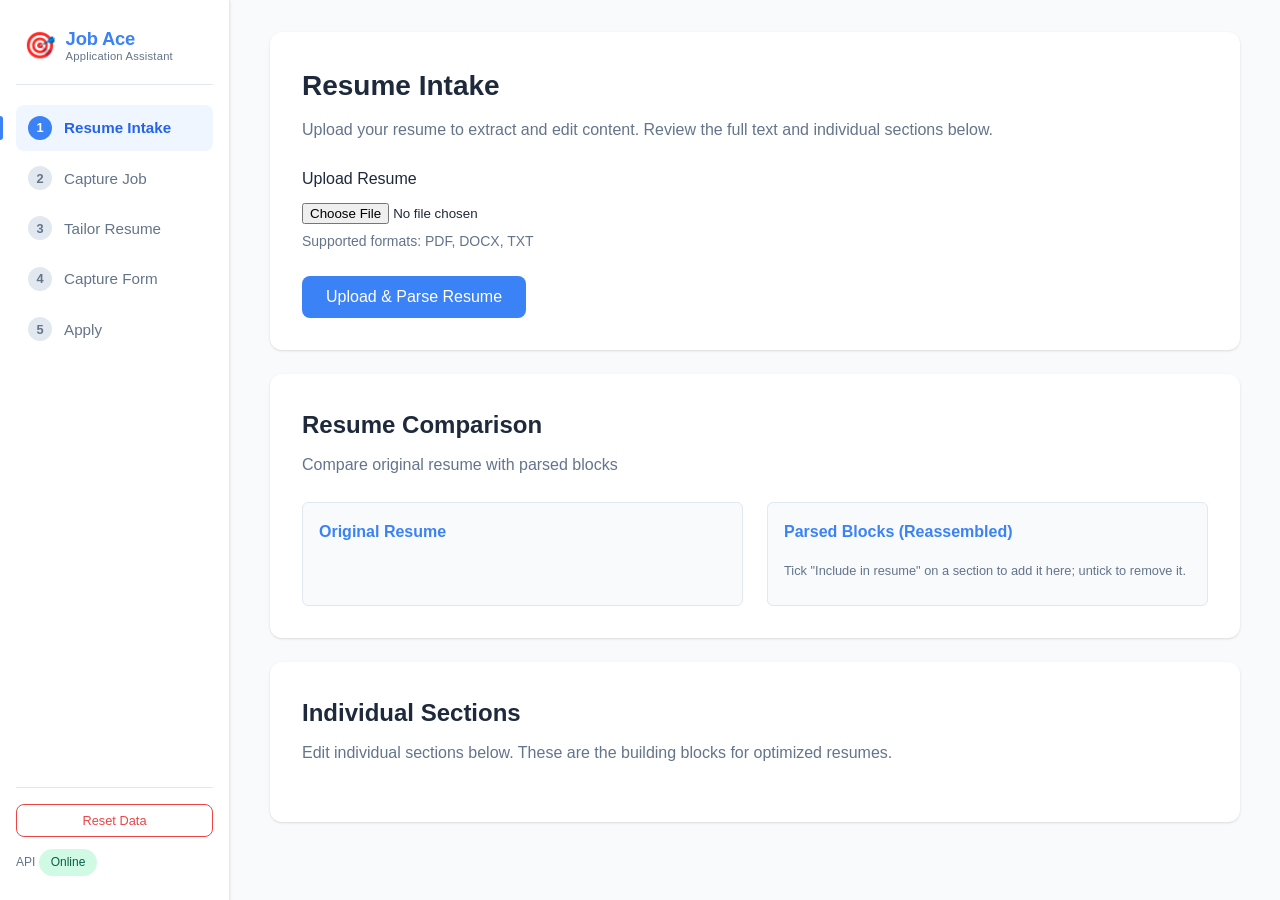
==== frontend/index.html @ a3438c58 "feat: restore sidebar navigation layout Lands the sidebar-nav UI that was running on staging as unco" ====
<!DOCTYPE html>
<html lang="en">
<head>
    <meta charset="UTF-8">
    <meta name="viewport" content="width=device-width, initial-scale=1.0">
    <title>Job Ace - Application Assistant</title>
    <link rel="stylesheet" href="static/css/styles.css">
    <!-- Quill.js Rich Text Editor -->
    <link href="https://cdn.quilljs.com/1.3.6/quill.snow.css" rel="stylesheet">
    <script src="https://cdn.quilljs.com/1.3.6/quill.js"></script>
</head>
<body>
    <div class="app-shell">
        <aside class="sidebar" id="sidebar">
            <div class="sidebar-brand">
                <span class="sidebar-logo">🎯</span>
                <span class="sidebar-brand-text">Job Ace<small>Application Assistant</small></span>
            </div>
            <nav class="sidebar-nav" aria-label="Workflow steps">
                <button class="nav-item active" data-tab="resume"><span class="nav-num">1</span><span class="nav-label">Resume Intake</span></button>
                <button class="nav-item" data-tab="intake"><span class="nav-num">2</span><span class="nav-label">Capture Job</span></button>
                <button class="nav-item" data-tab="tailor"><span class="nav-num">3</span><span class="nav-label">Tailor Resume</span></button>
                <button class="nav-item" data-tab="capture"><span class="nav-num">4</span><span class="nav-label">Capture Form</span></button>
                <button class="nav-item" data-tab="apply"><span class="nav-num">5</span><span class="nav-label">Apply</span></button>
            </nav>
            <div class="sidebar-footer">
                <button id="reset-data-btn" class="btn-reset" title="Clear all resume blocks and reset data">Reset Data</button>
                <p class="sidebar-status">API <span id="api-status" class="status-indicator">Checking...</span></p>
            </div>
        </aside>

        <div class="sidebar-backdrop" id="sidebar-backdrop"></div>

        <main class="main-content">
            <button class="nav-toggle" id="nav-toggle" aria-label="Open navigation">☰</button>

        <!-- Tab 1: Resume Intake -->
        <div id="resume" class="tab-content active">
            <div class="card">
                <h2>Resume Intake</h2>
                <p>Upload your resume to extract and edit content. Review the full text and individual sections below.</p>

                <div id="uploaded-resumes-list"></div>

                <form id="upload-resume-form">
                    <div class="form-group">
                        <label for="resume-file">Upload Resume</label>
                        <input
                            type="file"
                            id="resume-file"
                            accept=".pdf,.docx,.doc,.txt"
                            required
                        >
                        <small class="help-text">Supported formats: PDF, DOCX, TXT</small>
                    </div>

                    <button type="submit" class="btn btn-primary">Upload & Parse Resume</button>
                </form>

                <div id="upload-result" class="result-box hidden"></div>
            </div>

            <!-- Side by Side Resume Comparison -->
            <div id="resume-comparison" class="card hidden">
                <div class="card-header">
                    <h3>Resume Comparison</h3>
                    <p class="text-muted">Compare original resume with parsed blocks</p>
                </div>
                <div class="side-by-side-container">
                    <div class="side-by-side-pane">
                        <h4>Original Resume</h4>
                        <pre id="original-resume-text" class="resume-preview"></pre>
                    </div>
                    <div class="side-by-side-pane">
                        <h4>Parsed Blocks (Reassembled)</h4>
                        <p class="text-muted" style="font-size: 0.8rem; margin: 0 0 0.5rem 0;">Tick "Include in resume" on a section to add it here; untick to remove it.</p>
                        <div id="reassembled-resume-text" class="resume-preview"></div>
                    </div>
                </div>
            </div>

            <!-- Individual Resume Blocks -->
            <div id="resume-blocks-editor" class="hidden">
                <div class="card">
                    <div class="card-header">
                        <h3>Individual Sections</h3>
                        <p class="text-muted">Edit individual sections below. These are the building blocks for optimized resumes.</p>
                    </div>

                    <!-- Blocks will be grouped by category and rendered here -->
                    <div id="resume-blocks-container"></div>
                </div>
            </div>
        </div>

        <!-- Tab 2: Capture Job -->
        <div id="intake" class="tab-content">
            <div class="card">
                <h2>Capture Job Posting</h2>
                <p>Enter a job posting URL to capture and analyze the position details.</p>

                <form id="intake-form">
                    <div class="form-group">
                        <label for="job-url">Job Posting URL</label>
                        <input
                            type="url"
                            id="job-url"
                            placeholder="https://example.com/job-posting"
                            required
                        >
                    </div>

                    <div class="form-group">
                        <label class="checkbox-label">
                            <input type="checkbox" id="force-refresh">
                            Force refresh (re-capture even if exists)
                        </label>
                    </div>

                    <button type="submit" class="btn btn-primary">Capture Job</button>
                </form>

                <div id="intake-result" class="result-box hidden"></div>
            </div>

            <div class="card">
                <h3>Or paste the description</h3>
                <p>For sites that block scraping (Indeed, LinkedIn, etc.), paste the full job text here.</p>
                <div class="form-group">
                    <label for="job-text-url">Job URL (optional, for your records)</label>
                    <input type="url" id="job-text-url" placeholder="https://...">
                </div>
                <div class="form-group">
                    <label for="job-text">Job description</label>
                    <textarea id="job-text" rows="10" placeholder="Paste the full job description here..."></textarea>
                </div>
                <button type="button" id="capture-text-btn" class="btn btn-primary">Capture from text</button>
                <div id="intake-text-result" class="result-box hidden"></div>
            </div>

            <div class="card">
                <h3>Recent Jobs</h3>
                <div id="jobs-list" class="jobs-list">
                    <p class="text-muted">No jobs captured yet. Add one above!</p>
                </div>
            </div>
        </div>

        <!-- Tab 2: Tailor Resume -->
        <div id="tailor" class="tab-content">
            <div class="card">
                <h2>Tailor Resume</h2>
                <p>Select a job and resume blocks to generate a tailored resume.</p>

                <form id="tailor-form">
                    <div class="form-group">
                        <label for="select-job">Select Job</label>
                        <select id="select-job" required>
                            <option value="">-- Select a job --</option>
                        </select>
                    </div>

                <div id="saved-resume-banner" class="result-box hidden"></div>

                    <div class="form-group">
                        <label>Resume Blocks</label>
                        <div class="block-selector-controls">
                            <button type="button" class="btn-select-action" id="select-all-blocks">Select All</button>
                            <button type="button" class="btn-select-action" id="deselect-all-blocks">Deselect All</button>
                        </div>
                        <div id="block-selector" class="block-selector">
                            <p class="text-muted">No blocks available. Upload a resume above to get started.</p>
                        </div>
                        <small class="help-text">Select resume blocks to include in your tailored resume</small>
                    </div>

                    <div class="form-group">
                        <label for="resume-version">Resume Version (optional)</label>
                        <input
                            type="text"
                            id="resume-version"
                            placeholder="v1.0"
                        >
                    </div>

                    <button type="submit" class="btn btn-primary">Generate Tailored Resume</button>
                </form>

                <div id="tailor-result" class="result-box hidden"></div>
            </div>

            <!-- Resume Preview -->
            <div id="resume-preview-section" class="card hidden">
                <div class="card-header">
                    <h3>Generated Resume Preview</h3>
                    <p class="text-muted">Review your tailored resume below</p>
                </div>
                <div class="resume-preview-container">
                    <pre id="resume-preview-text" class="resume-preview"></pre>
                </div>
                <div style="margin-top: 1rem; display: flex; align-items: center; gap: 0.5rem; flex-wrap: wrap;">
                    <button class="btn btn-secondary" onclick="copyResumeToClipboard()">Copy to Clipboard</button>
                    <select id="template-selector" class="form-select-inline">
                        <option value="classic">Classic</option>
                    </select>
                    <label style="display: flex; align-items: center; gap: 0.35rem; font-size: 0.9rem;" title="Rewrite the summary &amp; experience to align with this job (honest, fabrication-checked). Skills, education, and contact stay as written.">
                        <input type="checkbox" id="tailored-export-toggle" checked>
                        Tailored to job
                    </label>
                    <button class="btn btn-secondary" onclick="downloadResumeAs('pdf')">Download PDF</button>
                    <button class="btn btn-secondary" onclick="downloadResumeAs('docx')">Download DOCX</button>
                    <button class="btn btn-secondary" onclick="downloadResume()">Download TXT</button>
                </div>
            </div>
        </div>

        <!-- Tab 3: Capture Form -->
        <div id="capture" class="tab-content">
            <div class="card">
                <h2>Capture Application Form</h2>
                <p>Capture the application form schema from a job posting page.</p>

                <form id="capture-form">
                    <div class="form-group">
                        <label for="capture-job">Select Job</label>
                        <select id="capture-job" required>
                            <option value="">-- Select a job --</option>
                        </select>
                    </div>

                    <button type="submit" class="btn btn-primary">Capture Form Schema</button>
                </form>

                <div id="capture-result" class="result-box hidden"></div>
            </div>

            <div class="card">
                <h3>Generate Prefill Plan</h3>
                <form id="prefill-form">
                    <div class="form-group">
                        <label for="prefill-job">Select Job</label>
                        <select id="prefill-job" required>
                            <option value="">-- Select a job --</option>
                        </select>
                    </div>

                    <button type="submit" class="btn btn-primary">Generate Prefill Plan</button>
                </form>

                <div id="prefill-result" class="result-box hidden"></div>
            </div>
        </div>

        <!-- Tab 4: Apply -->
        <div id="apply" class="tab-content">
            <div class="card">
                <h2>Submit Application</h2>
                <p>Log your application submission.</p>

                <form id="submit-form">
                    <div class="form-group">
                        <label for="submit-job">Select Job</label>
                        <select id="submit-job" required>
                            <option value="">-- Select a job --</option>
                        </select>
                    </div>

                    <div class="form-group">
                        <label for="confirmation-id">Confirmation ID</label>
                        <input
                            type="text"
                            id="confirmation-id"
                            placeholder="ABC123XYZ"
                        >
                    </div>

                    <div class="form-group">
                        <label for="confirmation-text">Confirmation Message</label>
                        <textarea
                            id="confirmation-text"
                            rows="3"
                            placeholder="Your application has been submitted..."
                        ></textarea>
                    </div>

                    <div class="form-group">
                        <label for="screenshot-path">Screenshot Path (optional)</label>
                        <input
                            type="text"
                            id="screenshot-path"
                            placeholder="/path/to/screenshot.png"
                        >
                    </div>

                    <button type="submit" class="btn btn-primary">Log Submission</button>
                </form>

                <div id="submit-result" class="result-box hidden"></div>
            </div>

            <div class="card">
                <h3>Applications</h3>
                <div id="applications-list" class="applications-list">
                    <p class="text-muted">No applications logged yet.</p>
                </div>
            </div>
        </div>
        </main>
    </div>

    <!-- Edit Block Modal -->
    <div id="edit-block-modal" class="modal hidden">
        <div class="modal-content">
            <div class="modal-header">
                <h3>Edit Resume Block</h3>
                <button class="modal-close" onclick="closeEditModal()">&times;</button>
            </div>
            <form id="edit-block-form">
                <input type="hidden" id="edit-block-id">
                <div class="form-group">
                    <label for="edit-block-category">Category</label>
                    <select id="edit-block-category" required>
                        <option value="summary">Summary</option>
                        <option value="experience">Experience</option>
                        <option value="education">Education</option>
                        <option value="skills">Skills</option>
                        <option value="projects">Projects</option>
                        <option value="certifications">Certifications</option>
                        <option value="awards">Awards</option>
                        <option value="other">Other</option>
                    </select>
                </div>
                <div class="form-group">
                    <label for="edit-block-tags">Tags (comma-separated)</label>
                    <input type="text" id="edit-block-tags" placeholder="python, aws, docker">
                </div>
                <div class="form-group">
                    <label for="edit-block-text">Block Text</label>
                    <textarea id="edit-block-text" rows="10" required></textarea>
                </div>
                <div class="modal-actions">
                    <button type="button" class="btn btn-secondary" onclick="closeEditModal()">Cancel</button>
                    <button type="submit" class="btn btn-primary">Save Changes</button>
                </div>
            </form>
        </div>
    </div>

    <!-- Preview Resume Blocks Modal -->
    <div id="preview-blocks-modal" class="modal hidden">
        <div class="modal-content modal-large">
            <div class="modal-header">
                <h3>Preview Parsed Resume Blocks</h3>
                <button class="modal-close" onclick="closePreviewModal()">&times;</button>
            </div>

            <div id="preview-metadata" class="preview-metadata"></div>

            <div id="preview-parsing-info" class="preview-info"></div>

            <div id="preview-blocks-list" class="preview-blocks-list">
                <!-- Blocks will be populated dynamically -->
            </div>

            <div class="modal-actions">
                <button type="button" class="btn btn-secondary" onclick="closePreviewModal()">Cancel</button>
                <button type="button" class="btn btn-primary" onclick="confirmBlocks()">Confirm & Save Blocks</button>
            </div>
        </div>
    </div>

    <!-- Job Review Modal -->
    <div id="job-review-modal" class="modal hidden">
        <div class="modal-content modal-large">
            <div class="modal-header">
                <h3 id="job-review-title">Captured Job</h3>
                <button class="modal-close" onclick="closeJobReviewModal()">&times;</button>
            </div>
            <div id="job-review-body" class="job-review-body"></div>
            <div class="modal-actions">
                <button type="button" class="btn btn-secondary" onclick="closeJobReviewModal()">Close</button>
            </div>
        </div>
    </div>

    <script src="static/js/app.js?v=20260710-sidebar1"></script>
</body>
</html>
---- frontend/static/css/styles.css ----
:root {
    --primary-color: #3b82f6;
    --primary-hover: #2563eb;
    --success-color: #10b981;
    --danger-color: #ef4444;
    --warning-color: #f59e0b;
    --bg-color: #f8fafc;
    --card-bg: #ffffff;
    --text-color: #1e293b;
    --text-muted: #64748b;
    --border-color: #e2e8f0;
    --shadow: 0 1px 3px 0 rgba(0, 0, 0, 0.1), 0 1px 2px -1px rgba(0, 0, 0, 0.1);
    --shadow-lg: 0 10px 15px -3px rgba(0, 0, 0, 0.1), 0 4px 6px -4px rgba(0, 0, 0, 0.1);
}

* {
    margin: 0;
    padding: 0;
    box-sizing: border-box;
}

body {
    font-family: -apple-system, BlinkMacSystemFont, 'Segoe UI', Roboto, 'Helvetica Neue', Arial, sans-serif;
    background-color: var(--bg-color);
    color: var(--text-color);
    line-height: 1.6;
}

/* App shell: sticky sidebar + scrollable main */
.app-shell {
    display: flex;
    align-items: flex-start;
    min-height: 100vh;
}

/* Sidebar */
.sidebar {
    position: sticky;
    top: 0;
    flex: 0 0 230px;
    width: 230px;
    height: 100vh;
    display: flex;
    flex-direction: column;
    background: var(--card-bg);
    border-right: 1px solid var(--border-color);
    box-shadow: var(--shadow);
    padding: 1.5rem 1rem;
    z-index: 50;
}

.sidebar-brand {
    display: flex;
    align-items: center;
    gap: 0.6rem;
    padding: 0.25rem 0.5rem 1.25rem;
    border-bottom: 1px solid var(--border-color);
}

.sidebar-logo { font-size: 1.6rem; line-height: 1; }

.sidebar-brand-text {
    display: flex;
    flex-direction: column;
    font-size: 1.15rem;
    font-weight: 700;
    color: var(--primary-color);
    letter-spacing: -0.01em;
    line-height: 1.2;
}

.sidebar-brand-text small {
    font-size: 0.7rem;
    font-weight: 500;
    color: var(--text-muted);
    letter-spacing: 0.02em;
}

/* Workflow nav */
.sidebar-nav {
    display: flex;
    flex-direction: column;
    gap: 0.25rem;
    margin-top: 1.25rem;
}

.nav-item {
    display: flex;
    align-items: center;
    gap: 0.75rem;
    width: 100%;
    padding: 0.7rem 0.75rem;
    border: none;
    border-radius: 0.5rem;
    background: none;
    font-size: 0.95rem;
    font-weight: 500;
    color: var(--text-muted);
    text-align: left;
    cursor: pointer;
    position: relative;
    transition: background 0.18s, color 0.18s;
    animation: navIn 0.4s both;
}

.nav-item:hover {
    background: #f1f5f9;
    color: var(--text-color);
}

.nav-item.active {
    background: #eff6ff;
    color: var(--primary-hover);
    font-weight: 600;
}

.nav-item.active::before {
    content: "";
    position: absolute;
    left: -1rem;
    top: 50%;
    transform: translateY(-50%);
    width: 3px;
    height: 1.5rem;
    border-radius: 0 3px 3px 0;
    background: var(--primary-color);
}

.nav-num {
    display: inline-flex;
    align-items: center;
    justify-content: center;
    flex: 0 0 1.5rem;
    width: 1.5rem;
    height: 1.5rem;
    border-radius: 50%;
    background: #e2e8f0;
    color: var(--text-muted);
    font-size: 0.8rem;
    font-weight: 600;
    transition: background 0.18s, color 0.18s;
}

.nav-item:hover .nav-num { background: #cbd5e1; color: var(--text-color); }
.nav-item.active .nav-num { background: var(--primary-color); color: #fff; }

@keyframes navIn {
    from { opacity: 0; transform: translateX(-6px); }
    to { opacity: 1; transform: translateX(0); }
}
.sidebar-nav .nav-item:nth-child(1) { animation-delay: 0.02s; }
.sidebar-nav .nav-item:nth-child(2) { animation-delay: 0.06s; }
.sidebar-nav .nav-item:nth-child(3) { animation-delay: 0.10s; }
.sidebar-nav .nav-item:nth-child(4) { animation-delay: 0.14s; }
.sidebar-nav .nav-item:nth-child(5) { animation-delay: 0.18s; }

/* Sidebar footer */
.sidebar-footer {
    margin-top: auto;
    padding-top: 1rem;
    border-top: 1px solid var(--border-color);
    display: flex;
    flex-direction: column;
    gap: 0.75rem;
}

.sidebar-status {
    font-size: 0.75rem;
    color: var(--text-muted);
}

.btn-reset {
    padding: 0.5rem 1rem;
    font-size: 0.8rem;
    font-weight: 500;
    border: 1.5px solid var(--danger-color);
    border-radius: 0.5rem;
    background: white;
    color: var(--danger-color);
    cursor: pointer;
    transition: all 0.2s;
}

.btn-reset:hover {
    background: var(--danger-color);
    color: white;
}

/* Main content */
.main-content {
    flex: 1 1 auto;
    min-width: 0;
    max-width: 1100px;
    padding: 2rem 2.5rem;
}

/* Mobile nav toggle + drawer backdrop (hidden on desktop) */
.nav-toggle {
    display: none;
    align-items: center;
    justify-content: center;
    width: 2.75rem;
    height: 2.75rem;
    font-size: 1.4rem;
    line-height: 1;
    background: var(--card-bg);
    color: var(--primary-color);
    border: 1px solid var(--border-color);
    border-radius: 0.5rem;
    box-shadow: var(--shadow);
    cursor: pointer;
    margin-bottom: 1rem;
}

.sidebar-backdrop {
    display: none;
    position: fixed;
    inset: 0;
    background: rgba(15, 23, 42, 0.45);
    z-index: 40;
}
.sidebar-backdrop.open { display: block; }

/* Tab Content */
.tab-content {
    display: none;
}

.tab-content.active {
    display: block;
    animation: fadeIn 0.3s;
}

@keyframes fadeIn {
    from { opacity: 0; transform: translateY(10px); }
    to { opacity: 1; transform: translateY(0); }
}

/* Cards */
.card {
    background: var(--card-bg);
    border-radius: 0.75rem;
    padding: 2rem;
    margin-bottom: 1.5rem;
    box-shadow: var(--shadow);
}

.card h2 {
    font-size: 1.75rem;
    margin-bottom: 0.5rem;
    color: var(--text-color);
}

.card h3 {
    font-size: 1.5rem;
    margin-bottom: 1rem;
    color: var(--text-color);
}

.card p {
    color: var(--text-muted);
    margin-bottom: 1.5rem;
}

/* Forms */
.form-group {
    margin-bottom: 1.5rem;
}

label {
    display: block;
    font-weight: 500;
    margin-bottom: 0.5rem;
    color: var(--text-color);
}

input[type="text"],
input[type="url"],
input[type="email"],
textarea,
select {
    width: 100%;
    padding: 0.75rem;
    border: 2px solid var(--border-color);
    border-radius: 0.5rem;
    font-size: 1rem;
    font-family: inherit;
    transition: border-color 0.2s;
}

input[type="text"]:focus,
input[type="url"]:focus,
input[type="email"]:focus,
textarea:focus,
select:focus {
    outline: none;
    border-color: var(--primary-color);
}

textarea {
    resize: vertical;
    min-height: 100px;
}

.checkbox-label {
    display: flex;
    align-items: center;
    gap: 0.5rem;
    font-weight: 400;
}

.checkbox-label input[type="checkbox"] {
    width: auto;
}

.help-text {
    display: block;
    margin-top: 0.25rem;
    font-size: 0.875rem;
    color: var(--text-muted);
}

/* Block Selector */
.block-selector-controls {
    display: flex;
    gap: 0.5rem;
    margin-bottom: 0.75rem;
}

.btn-select-action {
    padding: 0.5rem 1rem;
    font-size: 0.875rem;
    font-weight: 500;
    border: 2px solid var(--border-color);
    border-radius: 0.375rem;
    background: white;
    color: var(--text-color);
    cursor: pointer;
    transition: all 0.2s;
}

.btn-select-action:hover {
    border-color: var(--primary-color);
    color: var(--primary-color);
    background: rgba(59, 130, 246, 0.05);
}

.block-selector {
    max-height: 400px;
    overflow-y: auto;
    border: 2px solid var(--border-color);
    border-radius: 0.5rem;
    padding: 1rem;
    background: white;
}

.block-category {
    margin-bottom: 1rem;
}

.block-category:last-child {
    margin-bottom: 0;
}

.block-category-header {
    font-weight: 600;
    font-size: 0.875rem;
    color: var(--primary-color);
    text-transform: uppercase;
    letter-spacing: 0.05em;
    margin-bottom: 0.5rem;
    padding-bottom: 0.25rem;
    border-bottom: 1px solid var(--border-color);
}

.block-checkbox-item {
    display: flex;
    align-items: flex-start;
    gap: 0.75rem;
    padding: 0.75rem;
    margin-bottom: 0.5rem;
    border-radius: 0.375rem;
    transition: background 0.15s;
    position: relative;
}

.block-checkbox-item:hover {
    background: var(--bg-color);
}

.block-checkbox-item input[type="checkbox"] {
    margin-top: 0.25rem;
    cursor: pointer;
    flex-shrink: 0;
}

.block-checkbox-label {
    flex: 1;
    cursor: pointer;
    font-size: 0.9rem;
}

.block-checkbox-title {
    font-weight: 500;
    color: var(--text-color);
    margin-bottom: 0.25rem;
}

.block-checkbox-tags {
    font-size: 0.8rem;
    color: var(--text-muted);
    margin-bottom: 0.25rem;
}

.block-checkbox-preview {
    font-size: 0.85rem;
    color: var(--text-muted);
    line-height: 1.6;
    white-space: pre-wrap;
    word-wrap: break-word;
}

/* Buttons */
.btn {
    display: inline-block;
    padding: 0.75rem 1.5rem;
    font-size: 1rem;
    font-weight: 500;
    border: none;
    border-radius: 0.5rem;
    cursor: pointer;
    transition: all 0.2s;
}

.btn-primary {
    background-color: var(--primary-color);
    color: white;
}

.btn-primary:hover {
    background-color: var(--primary-hover);
}

.btn-primary:disabled {
    background-color: var(--text-muted);
    cursor: not-allowed;
}

/* Result Boxes */
.result-box {
    margin-top: 1.5rem;
    padding: 1rem;
    border-radius: 0.5rem;
    border: 2px solid var(--border-color);
}

.result-box.success {
    background-color: #f0fdf4;
    border-color: var(--success-color);
    color: #166534;
}

.result-box.error {
    background-color: #fef2f2;
    border-color: var(--danger-color);
    color: #991b1b;
}

.result-box.hidden {
    display: none;
}

.result-box pre {
    background: rgba(0, 0, 0, 0.05);
    padding: 1rem;
    border-radius: 0.375rem;
    overflow-x: auto;
    margin-top: 0.5rem;
}

/* Lists */
.jobs-list,
.blocks-list,
.applications-list {
    margin-top: 1rem;
}

.job-item,
.block-item,
.app-item {
    padding: 1rem;
    margin-bottom: 0.75rem;
    background: var(--bg-color);
    border-radius: 0.5rem;
    border: 1px solid var(--border-color);
}

.job-item h4,
.block-item h4,
.app-item h4 {
    margin-bottom: 0.5rem;
    color: var(--text-color);
}

.job-item p,
.block-item p,
.app-item p {
    margin: 0.25rem 0;
    font-size: 0.875rem;
    color: var(--text-muted);
}

.text-muted {
    color: var(--text-muted);
}

code {
    background: rgba(0, 0, 0, 0.05);
    padding: 0.125rem 0.375rem;
    border-radius: 0.25rem;
    font-family: 'Courier New', monospace;
    font-size: 0.875rem;
}

.status-indicator {
    display: inline-block;
    padding: 0.25rem 0.75rem;
    border-radius: 1rem;
    font-weight: 500;
    font-size: 0.75rem;
}

.status-indicator.online {
    background-color: #d1fae5;
    color: #065f46;
}

.status-indicator.offline {
    background-color: #fee2e2;
    color: #991b1b;
}

/* Loading Spinner */
.spinner {
    display: inline-block;
    width: 1rem;
    height: 1rem;
    border: 2px solid rgba(255, 255, 255, 0.3);
    border-radius: 50%;
    border-top-color: white;
    animation: spin 0.6s linear infinite;
}

@keyframes spin {
    to { transform: rotate(360deg); }
}

/* Responsive */
@media (max-width: 768px) {
    .main-content {
        padding: 1.25rem;
    }

    .card {
        padding: 1.5rem;
    }

    .nav-toggle {
        display: inline-flex;
    }

    /* Sidebar becomes an off-canvas drawer */
    .sidebar {
        position: fixed;
        left: 0;
        top: 0;
        height: 100%;
        transform: translateX(-100%);
        transition: transform 0.25s ease;
        box-shadow: var(--shadow-lg);
    }

    .sidebar.open {
        transform: translateX(0);
    }
}

/* Modal */
.modal {
    display: none;
    position: fixed;
    z-index: 1000;
    left: 0;
    top: 0;
    width: 100%;
    height: 100%;
    background-color: rgba(0, 0, 0, 0.5);
    align-items: center;
    justify-content: center;
}

.modal:not(.hidden) {
    display: flex;
}

.modal-content {
    background: white;
    border-radius: 0.5rem;
    max-width: 600px;
    width: 90%;
    max-height: 90vh;
    overflow-y: auto;
    box-shadow: 0 4px 20px rgba(0, 0, 0, 0.15);
}

.modal-header {
    display: flex;
    justify-content: space-between;
    align-items: center;
    padding: 1.5rem;
    border-bottom: 2px solid var(--border-color);
}

.modal-header h3 {
    margin: 0;
    color: var(--primary-color);
}

.modal-close {
    background: none;
    border: none;
    font-size: 2rem;
    cursor: pointer;
    color: var(--text-muted);
    padding: 0;
    width: 2rem;
    height: 2rem;
    display: flex;
    align-items: center;
    justify-content: center;
    transition: color 0.2s;
}

.modal-close:hover {
    color: var(--danger-color);
}

.modal-content form {
    padding: 1.5rem;
}

.modal-actions {
    display: flex;
    gap: 1rem;
    justify-content: flex-end;
    margin-top: 1.5rem;
    padding-top: 1rem;
    border-top: 2px solid var(--border-color);
}

/* Block action buttons */
.block-actions {
    display: flex;
    gap: 0.5rem;
    margin-left: auto;
}

.btn-icon {
    padding: 0.375rem 0.75rem;
    font-size: 0.875rem;
    border: 1px solid var(--border-color);
    border-radius: 0.25rem;
    background: white;
    cursor: pointer;
    transition: all 0.2s;
    color: var(--text-color);
}

.btn-icon:hover {
    background: var(--secondary-color);
    border-color: var(--primary-color);
    color: var(--primary-color);
}

.btn-icon.btn-delete:hover {
    background: #fee;
    border-color: var(--danger-color);
    color: var(--danger-color);
}

.btn-secondary {
    background: #f1f1f1;
    color: var(--text-color);
    border: 2px solid var(--border-color);
}

.btn-secondary:hover {
    background: var(--border-color);
}

.form-select-inline {
    padding: 0.5rem 0.75rem;
    border: 2px solid var(--border-color);
    border-radius: 8px;
    font-size: 0.9rem;
    background: #fff;
    color: var(--text-color);
}

/* Preview Modal Specific Styles */
.modal-large {
    max-width: 900px;
    width: 95%;
}

.preview-metadata {
    padding: 1rem 1.5rem;
    background: var(--bg-color);
    border-bottom: 1px solid var(--border-color);
}

.preview-metadata h4 {
    margin-bottom: 0.5rem;
    color: var(--primary-color);
    font-size: 0.875rem;
    text-transform: uppercase;
    letter-spacing: 0.05em;
}

.preview-metadata p {
    margin: 0.25rem 0;
    font-size: 0.875rem;
    color: var(--text-muted);
}

.preview-info {
    padding: 1rem 1.5rem;
    background: #f0f9ff;
    border-bottom: 1px solid var(--border-color);
}

.preview-info p {
    margin: 0.25rem 0;
    font-size: 0.875rem;
    color: var(--text-color);
}

.preview-blocks-list {
    padding: 1.5rem;
    max-height: 60vh;
    overflow-y: auto;
}

.preview-block-item {
    padding: 1rem;
    margin-bottom: 1rem;
    background: var(--bg-color);
    border-radius: 0.5rem;
    border: 2px solid var(--border-color);
    transition: border-color 0.2s;
}

.preview-block-item:hover {
    border-color: var(--primary-color);
}

.preview-block-header {
    display: flex;
    justify-content: space-between;
    align-items: flex-start;
    margin-bottom: 0.75rem;
}

.preview-block-meta {
    flex: 1;
}

.preview-block-category {
    display: inline-block;
    padding: 0.25rem 0.75rem;
    background: var(--primary-color);
    color: white;
    border-radius: 0.25rem;
    font-size: 0.75rem;
    font-weight: 600;
    text-transform: uppercase;
    letter-spacing: 0.05em;
    margin-bottom: 0.5rem;
}

.preview-block-tags {
    display: flex;
    flex-wrap: wrap;
    gap: 0.25rem;
    margin-bottom: 0.5rem;
}

.preview-block-tag {
    display: inline-block;
    padding: 0.125rem 0.5rem;
    background: white;
    border: 1px solid var(--border-color);
    border-radius: 0.25rem;
    font-size: 0.75rem;
    color: var(--text-muted);
}

.preview-block-content {
    font-size: 0.875rem;
    line-height: 1.6;
    color: var(--text-color);
    white-space: pre-wrap;
    word-wrap: break-word;
    background: white;
    padding: 1rem;
    border-radius: 0.375rem;
    border: 1px solid var(--border-color);
}

.preview-block-actions {
    display: flex;
    gap: 0.5rem;
}

.modal-actions {
    display: flex;
    gap: 1rem;
    justify-content: flex-end;
    padding: 1.5rem;
    border-top: 2px solid var(--border-color);
    background: var(--bg-color);
}

/* Inline Edit Form */
.inline-edit-form {
    background: white;
    padding: 1rem;
    border-radius: 0.375rem;
    border: 1px solid var(--border-color);
}

.inline-edit-input {
    width: 100%;
    padding: 0.5rem;
    border: 2px solid var(--border-color);
    border-radius: 0.375rem;
    font-size: 0.875rem;
    font-family: inherit;
}

.inline-edit-input:focus {
    outline: none;
    border-color: var(--primary-color);
}

.inline-edit-actions {
    display: flex;
    gap: 0.5rem;
    justify-content: flex-end;
    margin-top: 1rem;
}

/* Resume Blocks Editor */
.card-header {
    margin-bottom: 1.5rem;
}

.card-header h3 {
    margin-bottom: 0.5rem;
}

#resume-blocks-container {
    display: flex;
    flex-direction: column;
    gap: 2rem;
}

.resume-block-category-section {
    border: 2px solid var(--border-color);
    border-radius: 0.5rem;
    padding: 1.5rem;
    background: var(--bg-color);
}

.select-all-blocks-bar {
    display: flex;
    align-items: center;
    gap: 0.5rem;
    margin-bottom: 1rem;
    padding: 0.75rem 1rem;
    background: var(--bg-color);
    border: 2px solid var(--border-color);
    border-radius: 0.5rem;
}

.select-all-blocks-bar input[type="checkbox"] {
    cursor: pointer;
    width: 18px;
    height: 18px;
}

.select-all-blocks-bar label {
    cursor: pointer;
    font-weight: 600;
    color: var(--text-color);
}

.category-section-header {
    display: flex;
    justify-content: space-between;
    align-items: center;
    margin-bottom: 1rem;
    padding-bottom: 0.75rem;
    border-bottom: 2px solid var(--border-color);
}

.category-section-title {
    font-size: 1.25rem;
    font-weight: 600;
    color: var(--primary-color);
    text-transform: uppercase;
    letter-spacing: 0.05em;
}

.add-block-btn {
    padding: 0.5rem 1rem;
    font-size: 0.875rem;
    font-weight: 500;
    border: 2px solid var(--primary-color);
    border-radius: 0.375rem;
    background: white;
    color: var(--primary-color);
    cursor: pointer;
    transition: all 0.2s;
}

.add-block-btn:hover {
    background: var(--primary-color);
    color: white;
}

.resume-block-editor {
    margin-bottom: 1.5rem;
    padding: 1rem;
    background: white;
    border: 1px solid var(--border-color);
    border-radius: 0.5rem;
}

.resume-block-editor:last-child {
    margin-bottom: 0;
}

.block-editor-header {
    display: flex;
    justify-content: space-between;
    align-items: center;
    margin-bottom: 1rem;
}

.block-editor-selection {
    display: flex;
    align-items: center;
    gap: 0.5rem;
}

.block-editor-selection input[type="checkbox"] {
    cursor: pointer;
    width: 18px;
    height: 18px;
}

.block-editor-selection label {
    cursor: pointer;
    font-weight: 500;
    color: var(--text-color);
}

.block-editor-actions {
    display: flex;
    gap: 0.5rem;
}

.block-metadata-header {
    padding: 0.75rem 0;
    border-bottom: 1px solid var(--border-color);
    margin-bottom: 0.5rem;
}

.block-metadata-fields {
    display: flex;
    align-items: center;
    gap: 0.5rem;
    flex-wrap: wrap;
}

.meta-input {
    padding: 0.35rem 0.5rem;
    border: 1px solid var(--border-color);
    border-radius: 0.25rem;
    font-size: 0.85rem;
    background: var(--bg-color);
}

.meta-input:focus {
    border-color: var(--primary-color);
    outline: none;
}

.meta-input.meta-title {
    flex: 2;
    font-weight: 600;
}

.meta-input.meta-company {
    flex: 2;
}

.meta-input.meta-date {
    width: 5rem;
    flex: 0 0 auto;
}

.meta-date-sep {
    color: var(--text-muted);
    font-size: 0.85rem;
}

.btn-save {
    padding: 0.5rem 1rem;
    font-size: 0.875rem;
    font-weight: 500;
    border: 2px solid var(--success-color);
    border-radius: 0.375rem;
    background: var(--success-color);
    color: white;
    cursor: pointer;
    transition: all 0.2s;
}

.btn-save:hover {
    background: #059669;
    border-color: #059669;
}

.btn-polish {
    padding: 0.5rem 1rem;
    font-size: 0.875rem;
    font-weight: 500;
    border: 2px solid var(--primary-color);
    border-radius: 0.375rem;
    background: white;
    color: var(--primary-color);
    cursor: pointer;
    transition: all 0.2s;
}

.btn-polish:hover {
    background: var(--primary-color);
    color: white;
}

.btn-polish:disabled {
    opacity: 0.6;
    cursor: not-allowed;
}

.btn-delete {
    padding: 0.5rem 1rem;
    font-size: 0.875rem;
    font-weight: 500;
    border: 2px solid var(--danger-color);
    border-radius: 0.375rem;
    background: white;
    color: var(--danger-color);
    cursor: pointer;
    transition: all 0.2s;
}

.btn-delete:hover {
    background: var(--danger-color);
    color: white;
}

/* Quill Editor Customization */
.resume-block-editor .ql-container {
    min-height: 200px;
    font-size: 0.95rem;
    border-bottom-left-radius: 0.375rem;
    border-bottom-right-radius: 0.375rem;
}

.resume-block-editor .ql-editor {
    min-height: 200px;
    line-height: 1.6;
}

.resume-block-editor .ql-toolbar {
    border-top-left-radius: 0.375rem;
    border-top-right-radius: 0.375rem;
    background: var(--bg-color);
}

/* Full Resume Editor */
#full-resume-quill .ql-container {
    min-height: 500px;
    font-size: 0.95rem;
    border-bottom-left-radius: 0.375rem;
    border-bottom-right-radius: 0.375rem;
}

#full-resume-quill .ql-editor {
    min-height: 500px;
    line-height: 1.6;
}

#full-resume-quill .ql-toolbar {
    border-top-left-radius: 0.375rem;
    border-top-right-radius: 0.375rem;
    background: var(--bg-color);
}

/* Resume Preview */
.resume-preview-container {
    background: var(--bg-color);
    border: 1px solid var(--border-color);
    border-radius: 0.375rem;
    padding: 1.5rem;
    max-height: 600px;
    overflow-y: auto;
}

.resume-preview {
    font-family: 'Courier New', Courier, monospace;
    font-size: 0.9rem;
    line-height: 1.6;
    white-space: pre-wrap;
    word-wrap: break-word;
    margin: 0;
    color: var(--text-color);
}

/* Side by Side Resume Comparison */
.side-by-side-container {
    display: grid;
    grid-template-columns: 1fr 1fr;
    gap: 1.5rem;
    margin-top: 1rem;
}

.side-by-side-pane {
    background: var(--bg-color);
    border: 1px solid var(--border-color);
    border-radius: 0.375rem;
    padding: 1rem;
}

.side-by-side-pane h4 {
    margin: 0 0 1rem 0;
    font-size: 1rem;
    font-weight: 600;
    color: var(--primary-color);
}

.side-by-side-pane .resume-preview {
    max-height: 600px;
    overflow-y: auto;
    margin: 0;
}


/* Improvement Comparison Modal */
.improvement-modal {
    position: fixed;
    top: 0;
    left: 0;
    right: 0;
    bottom: 0;
    background: rgba(0, 0, 0, 0.5);
    display: flex;
    align-items: center;
    justify-content: center;
    z-index: 1000;
}

.improvement-modal-content {
    background: white;
    border-radius: 0.5rem;
    width: 90%;
    max-width: 1200px;
    max-height: 90vh;
    display: flex;
    flex-direction: column;
    box-shadow: var(--shadow-lg);
}

.improvement-modal-header {
    display: flex;
    justify-content: space-between;
    align-items: center;
    padding: 1.5rem;
    border-bottom: 1px solid var(--border-color);
}

.improvement-modal-header h3 {
    margin: 0;
    font-size: 1.25rem;
    color: var(--text-color);
}

.btn-close-modal {
    background: none;
    border: none;
    font-size: 1.5rem;
    cursor: pointer;
    color: var(--text-muted);
    padding: 0;
    width: 2rem;
    height: 2rem;
    display: flex;
    align-items: center;
    justify-content: center;
}

.btn-close-modal:hover {
    color: var(--text-color);
}

.improvement-comparison {
    display: flex;
    gap: 1.5rem;
    padding: 1.5rem;
    overflow-y: auto;
    flex: 1;
}

.improvement-box {
    flex: 1;
    display: flex;
    flex-direction: column;
}

.improvement-box h4 {
    margin: 0 0 1rem 0;
    font-size: 1rem;
    font-weight: 600;
    color: var(--primary-color);
}

.improvement-box-header {
    display: flex;
    justify-content: space-between;
    align-items: center;
    margin-bottom: 1rem;
}

.improvement-box-actions {
    display: flex;
    gap: 0.5rem;
    align-items: center;
}

.improvement-box-actions input[type="checkbox"] {
    cursor: pointer;
    width: 18px;
    height: 18px;
}

.improvement-box-actions label {
    cursor: pointer;
    font-weight: 500;
    color: var(--text-color);
    font-size: 0.875rem;
}

.improvement-editor {
    flex: 1;
    border: 1px solid var(--border-color);
    border-radius: 0.375rem;
}

.improvement-editor .ql-container {
    min-height: 300px;
}

.improvement-modal-actions {
    display: flex;
    justify-content: flex-end;
    gap: 1rem;
    padding: 1.5rem;
    border-top: 1px solid var(--border-color);
}

.btn-cancel {
    padding: 0.75rem 1.5rem;
    font-size: 1rem;
    font-weight: 500;
    border: 2px solid var(--border-color);
    border-radius: 0.375rem;
    background: white;
    color: var(--text-color);
    cursor: pointer;
    transition: all 0.2s;
}

.btn-cancel:hover {
    background: var(--bg-color);
}

.btn-accept {
    padding: 0.75rem 1.5rem;
    font-size: 1rem;
    font-weight: 500;
    border: 2px solid var(--primary-color);
    border-radius: 0.375rem;
    background: var(--primary-color);
    color: white;
    cursor: pointer;
    transition: all 0.2s;
}

.btn-accept:hover {
    background: var(--primary-hover);
    border-color: var(--primary-hover);
}


/* ============================================================================
   Job Inspection View
   ============================================================================ */

.job-card {
    border: 1px solid var(--border-color);
    border-radius: 0.5rem;
    margin-bottom: 0.75rem;
    background: var(--card-bg);
    overflow: hidden;
    transition: box-shadow 0.2s;
}

.job-card:hover {
    box-shadow: var(--shadow);
}

.job-card.expanded {
    box-shadow: var(--shadow-lg);
}

.job-card-header {
    display: flex;
    justify-content: space-between;
    align-items: flex-start;
    padding: 1rem;
    cursor: pointer;
    user-select: none;
}

.job-card-header:hover {
    background: var(--bg-color);
}

.job-card-summary {
    flex: 1;
}

.job-card-summary h4 {
    margin: 0 0 0.25rem 0;
    font-size: 1rem;
    font-weight: 600;
    color: var(--text-color);
}

.job-card-summary .job-meta {
    display: flex;
    flex-wrap: wrap;
    gap: 0.5rem 1rem;
    font-size: 0.8125rem;
    color: var(--text-muted);
}

.job-card-summary .job-meta span {
    display: inline-flex;
    align-items: center;
    gap: 0.25rem;
}

.job-card-expand {
    padding: 0.25rem;
    color: var(--text-muted);
    transition: transform 0.2s;
}

.job-card.expanded .job-card-expand {
    transform: rotate(180deg);
}

.job-card-detail {
    display: none;
    border-top: 1px solid var(--border-color);
    padding: 1rem;
    background: var(--bg-color);
}

.job-card.expanded .job-card-detail {
    display: block;
}

/* Quality Banner */
.quality-banner {
    display: flex;
    flex-wrap: wrap;
    gap: 0.5rem 1rem;
    padding: 0.75rem;
    margin-bottom: 1rem;
    background: var(--card-bg);
    border-radius: 0.375rem;
    font-size: 0.8125rem;
}

.quality-banner .quality-item {
    display: inline-flex;
    align-items: center;
    gap: 0.25rem;
}

.quality-banner .quality-item.found {
    color: var(--success-color);
}

.quality-banner .quality-item.missing {
    color: var(--text-muted);
}

.quality-tier {
    padding: 0.125rem 0.5rem;
    border-radius: 0.25rem;
    font-size: 0.75rem;
    font-weight: 600;
    text-transform: uppercase;
}

.quality-tier.rich {
    background: rgba(16, 185, 129, 0.15);
    color: var(--success-color);
}

.quality-tier.minimal {
    background: rgba(245, 158, 11, 0.15);
    color: var(--warning-color);
}

.quality-tier.thin {
    background: rgba(239, 68, 68, 0.15);
    color: var(--danger-color);
}

/* Requirements Sections */
.requirements-section {
    margin-bottom: 1rem;
}

.requirements-section h5 {
    font-size: 0.875rem;
    font-weight: 600;
    color: var(--text-color);
    margin-bottom: 0.5rem;
    display: flex;
    align-items: center;
    gap: 0.5rem;
}

.requirements-section h5 .count {
    background: var(--border-color);
    color: var(--text-muted);
    padding: 0.125rem 0.375rem;
    border-radius: 0.25rem;
    font-size: 0.75rem;
    font-weight: 500;
}

.requirements-list {
    margin: 0;
    padding-left: 1.25rem;
    font-size: 0.875rem;
    color: var(--text-color);
}

.requirements-list li {
    margin-bottom: 0.25rem;
    line-height: 1.4;
}

.requirements-empty {
    color: var(--text-muted);
    font-style: italic;
    font-size: 0.875rem;
}

/* Collapsible Debug Section */
.debug-section {
    margin-top: 1rem;
    border-top: 1px dashed var(--border-color);
    padding-top: 1rem;
}

.debug-section summary {
    cursor: pointer;
    font-size: 0.75rem;
    color: var(--text-muted);
    text-transform: uppercase;
    letter-spacing: 0.05em;
    padding: 0.25rem 0;
}

.debug-section summary:hover {
    color: var(--text-color);
}

.debug-content {
    margin-top: 0.5rem;
    font-size: 0.8125rem;
    color: var(--text-muted);
}

.debug-content dl {
    display: grid;
    grid-template-columns: auto 1fr;
    gap: 0.25rem 0.75rem;
    margin: 0;
}

.debug-content dt {
    font-weight: 500;
    color: var(--text-color);
}

.debug-content dd {
    margin: 0;
    word-break: break-all;
}

/* Raw Text Section */
.raw-text-toggle {
    margin-top: 0.5rem;
}

.raw-text-toggle button {
    font-size: 0.75rem;
    padding: 0.25rem 0.5rem;
    background: transparent;
    border: 1px solid var(--border-color);
    border-radius: 0.25rem;
    color: var(--text-muted);
    cursor: pointer;
}

.raw-text-toggle button:hover {
    background: var(--bg-color);
    color: var(--text-color);
}

.raw-text-content {
    margin-top: 0.5rem;
    padding: 0.75rem;
    background: var(--card-bg);
    border: 1px solid var(--border-color);
    border-radius: 0.375rem;
    font-family: 'Courier New', monospace;
    font-size: 0.75rem;
    max-height: 300px;
    overflow-y: auto;
    white-space: pre-wrap;
    word-wrap: break-word;
}

/* Job Card Actions */
.job-card-actions {
    display: flex;
    gap: 0.5rem;
    margin-top: 1rem;
    padding-top: 1rem;
    border-top: 1px solid var(--border-color);
}

.job-card-actions button {
    font-size: 0.8125rem;
    padding: 0.375rem 0.75rem;
    border-radius: 0.25rem;
    cursor: pointer;
    border: 1px solid var(--border-color);
    background: var(--card-bg);
    color: var(--text-color);
    transition: all 0.2s;
}

.job-card-actions button:hover {
    background: var(--primary-color);
    border-color: var(--primary-color);
    color: white;
}

/* Decision Critical Section */
.decision-critical {
    display: grid;
    grid-template-columns: repeat(auto-fit, minmax(150px, 1fr));
    gap: 0.5rem 1rem;
    margin-bottom: 1rem;
    padding: 0.75rem;
    background: var(--card-bg);
    border-radius: 0.375rem;
}

.decision-critical .decision-item {
    font-size: 0.8125rem;
}

.decision-critical .decision-item .label {
    display: block;
    font-size: 0.6875rem;
    text-transform: uppercase;
    letter-spacing: 0.05em;
    color: var(--text-muted);
    margin-bottom: 0.125rem;
}

.decision-critical .decision-item .value {
    color: var(--text-color);
    font-weight: 500;
}

.decision-critical .decision-item .value.missing {
    color: var(--text-muted);
    font-style: italic;
    font-weight: 400;
}


/* ============================================================================
   Tailor Results Display
   ============================================================================ */

.tailor-result-box {
    background-color: #f8fafc;
    border-color: var(--primary-color);
}

.tailor-results {
    display: flex;
    flex-direction: column;
    gap: 1rem;
}

.tailor-summary {
    display: flex;
    gap: 1.5rem;
    justify-content: flex-start;
    flex-wrap: wrap;
}

.tailor-stat {
    display: flex;
    flex-direction: column;
    align-items: center;
    padding: 0.5rem 1rem;
    background: white;
    border-radius: 0.5rem;
    border: 1px solid var(--border-color);
    min-width: 80px;
}

.tailor-stat .stat-value {
    font-size: 1.5rem;
    font-weight: 700;
    color: var(--primary-color);
    line-height: 1.2;
}

.tailor-stat .stat-label {
    font-size: 0.75rem;
    text-transform: uppercase;
    letter-spacing: 0.05em;
    color: var(--text-muted);
    margin-top: 0.25rem;
}

.tailor-stat.stat-pass .stat-value {
    color: var(--success-color);
}

.tailor-stat.stat-fail .stat-value {
    color: var(--danger-color);
}

.tailor-uncovered {
    padding-top: 0.5rem;
    border-top: 1px solid var(--border-color);
}

.tailor-uncovered h4 {
    font-size: 0.875rem;
    font-weight: 600;
    color: #92400e;
    margin: 0 0 0.75rem 0;
}

.uncovered-pills {
    display: flex;
    flex-wrap: wrap;
    gap: 0.375rem;
}

.uncovered-pill {
    display: inline-block;
    padding: 0.25rem 0.625rem;
    background-color: #fef3c7;
    border: 1px solid #f59e0b;
    border-radius: 9999px;
    font-size: 0.75rem;
    font-weight: 500;
    color: #92400e;
}
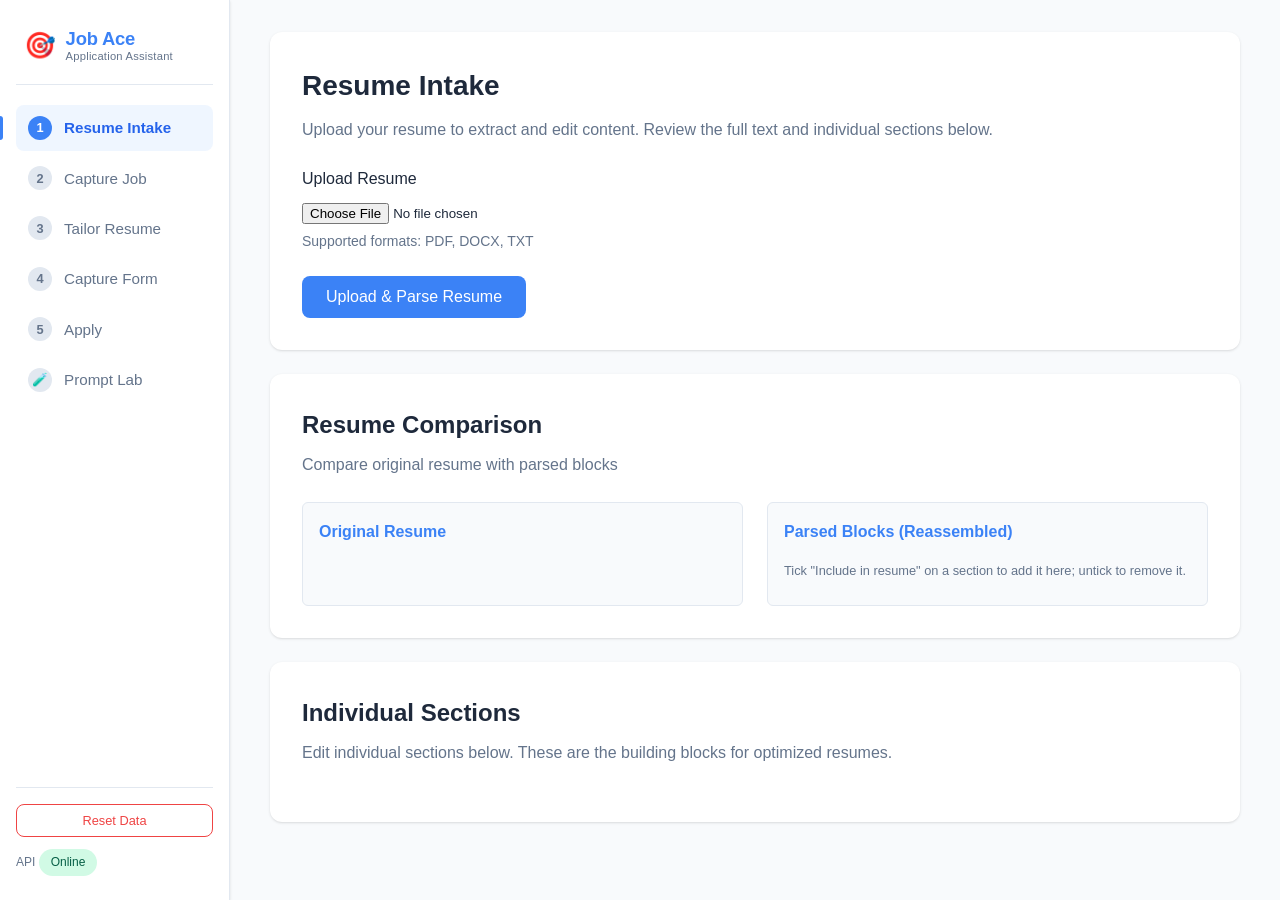
==== commit b9d19057: "feat: Prompt Lab UI — gated nav, corpus and variant panels Add frontend navigation item and tab-cont" ====
--- a/frontend/index.html
+++ b/frontend/index.html
@@ -4,7 +4,7 @@
     <meta charset="UTF-8">
     <meta name="viewport" content="width=device-width, initial-scale=1.0">
     <title>Job Ace - Application Assistant</title>
-    <link rel="stylesheet" href="static/css/styles.css">
+    <link rel="stylesheet" href="static/css/styles.css?v=20260710-6">
     <!-- Quill.js Rich Text Editor -->
     <link href="https://cdn.quilljs.com/1.3.6/quill.snow.css" rel="stylesheet">
     <script src="https://cdn.quilljs.com/1.3.6/quill.js"></script>
@@ -22,6 +22,7 @@
                 <button class="nav-item" data-tab="tailor"><span class="nav-num">3</span><span class="nav-label">Tailor Resume</span></button>
                 <button class="nav-item" data-tab="capture"><span class="nav-num">4</span><span class="nav-label">Capture Form</span></button>
                 <button class="nav-item" data-tab="apply"><span class="nav-num">5</span><span class="nav-label">Apply</span></button>
+                <button class="nav-item hidden" id="prompt-lab-nav" data-tab="prompt-lab"><span class="nav-num">🧪</span><span class="nav-label">Prompt Lab</span></button>
             </nav>
             <div class="sidebar-footer">
                 <button id="reset-data-btn" class="btn-reset" title="Clear all resume blocks and reset data">Reset Data</button>
@@ -303,6 +304,34 @@
                 <div id="applications-list" class="applications-list">
                     <p class="text-muted">No applications logged yet.</p>
                 </div>
+            </div>
+        </div>
+
+        <!-- Prompt Lab (debug tunable) -->
+        <div id="prompt-lab" class="tab-content">
+            <div class="card">
+                <h2>🧪 Prompt Lab</h2>
+                <p>Tune the polish prompt: snapshot real blocks, edit prompt variants, run experiments, compare side by side. Local to this instance — nothing here is committed or shared.</p>
+
+                <h3>Corpus</h3>
+                <button type="button" class="btn btn-secondary" onclick="snapshotPromptLabCorpus()">Snapshot current blocks</button>
+                <div id="prompt-lab-corpora"><p class="text-muted">Loading…</p></div>
+
+                <h3>Variants</h3>
+                <div id="prompt-lab-variants"><p class="text-muted">Loading…</p></div>
+                <div id="prompt-lab-variant-editor" class="hidden">
+                    <h4 id="variant-editor-title"></h4>
+                    <textarea id="variant-editor-text" rows="18"></textarea>
+                    <p>
+                        <button type="button" class="btn btn-primary" onclick="saveVariantEditor()">Save variant</button>
+                        <button type="button" class="btn btn-secondary" onclick="closeVariantEditor()">Close</button>
+                    </p>
+                </div>
+
+                <h3>Experiments</h3>
+                <div id="prompt-lab-experiment-form"></div>
+                <div id="prompt-lab-experiments"><p class="text-muted">Loading…</p></div>
+                <div id="prompt-lab-results"></div>
             </div>
         </div>
         </main>
@@ -383,6 +412,6 @@
         </div>
     </div>
 
-    <script src="static/js/app.js?v=20260710-sidebar1"></script>
+    <script src="static/js/app.js?v=20260710-6"></script>
 </body>
 </html>
--- a/frontend/static/css/styles.css
+++ b/frontend/static/css/styles.css
@@ -1719,3 +1719,148 @@
     font-weight: 500;
     color: #92400e;
 }
+
+/* Polish-all: bulk polish button + combined review modal */
+.btn-polish-all {
+    margin-left: auto;
+    padding: 0.5rem 1rem;
+    font-size: 0.875rem;
+    font-weight: 500;
+    border: 2px solid var(--warning-color);
+    border-radius: 0.375rem;
+    background: white;
+    color: var(--warning-color);
+    cursor: pointer;
+    transition: all 0.2s;
+}
+
+.btn-polish-all:hover:not(:disabled) {
+    background: var(--warning-color);
+    color: white;
+}
+
+.btn-polish-all:disabled {
+    opacity: 0.7;
+    cursor: wait;
+}
+
+.polish-all-content {
+    padding: 1.5rem;
+}
+
+.polish-all-notes {
+    margin: 0 0 0.75rem;
+}
+
+.polish-all-actions-top {
+    display: flex;
+    gap: 0.5rem;
+    margin-bottom: 0.75rem;
+}
+
+.polish-all-list {
+    overflow-y: auto;
+    flex: 1;
+    min-height: 0;
+}
+
+.polish-all-legend {
+    display: grid;
+    grid-template-columns: 1fr 1fr;
+    gap: 1rem;
+    font-weight: 600;
+    color: var(--text-muted);
+    font-size: 0.85rem;
+    padding: 0.25rem 0.25rem 0.5rem;
+}
+
+.polish-all-row {
+    border: 1px solid var(--border-color);
+    border-radius: 0.5rem;
+    padding: 0.75rem;
+    margin-bottom: 1rem;
+}
+
+.polish-all-row-header {
+    display: flex;
+    justify-content: space-between;
+    align-items: center;
+    gap: 1rem;
+    margin-bottom: 0.5rem;
+}
+
+.polish-all-choice {
+    display: flex;
+    gap: 1rem;
+    flex-shrink: 0;
+}
+
+.polish-all-choice label {
+    display: flex;
+    align-items: center;
+    gap: 0.3rem;
+    font-weight: 500;
+    margin: 0;
+    cursor: pointer;
+}
+
+.polish-all-compare {
+    display: grid;
+    grid-template-columns: 1fr 1fr;
+    gap: 1rem;
+}
+
+.polish-all-text {
+    white-space: pre-wrap;
+    font-family: inherit;
+    font-size: 0.85rem;
+    line-height: 1.5;
+    background: var(--bg-color);
+    border: 1px solid var(--border-color);
+    border-radius: 0.375rem;
+    padding: 0.6rem;
+    margin: 0;
+    max-height: 260px;
+    overflow-y: auto;
+}
+
+.polish-all-improved {
+    background: #f0fdf4;
+    border-color: #bbf7d0;
+}
+
+/* Diff highlights inside the polish review panes */
+.polish-all-text mark.diff-del {
+    background: #fee2e2;
+    color: #991b1b;
+    text-decoration: line-through;
+    border-radius: 2px;
+    padding: 0 2px;
+}
+
+.polish-all-text mark.diff-ins {
+    background: #86efac;
+    color: #14532d;
+    border-radius: 2px;
+    padding: 0 2px;
+}
+
+/* Prompt Lab */
+#prompt-lab h3 {
+    margin-top: 1.5rem;
+    padding-top: 1rem;
+    border-top: 1px solid var(--border-color);
+}
+
+#prompt-lab-variant-editor textarea {
+    width: 100%;
+    font-family: ui-monospace, SFMono-Regular, Menlo, monospace;
+    font-size: 0.85rem;
+    line-height: 1.45;
+}
+
+.job-review-list .btn-select-action {
+    margin-left: 0.35rem;
+    padding: 0.15rem 0.5rem;
+    font-size: 0.75rem;
+}
